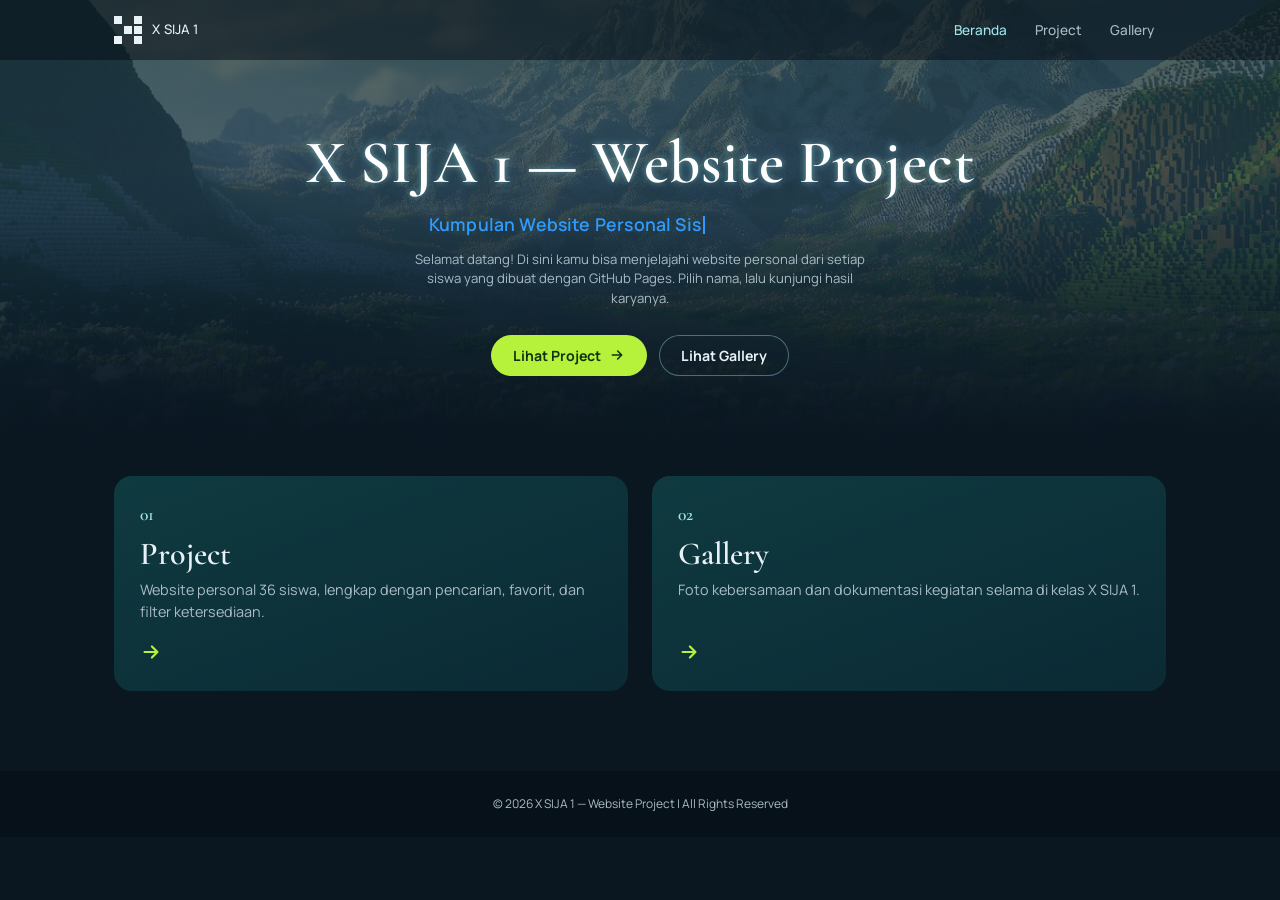
==== index.html @ a6891520 "First Commit: Project Website Kelas X SIJA 1 (unfinished)" ====
<!DOCTYPE html>
<html lang="id">
<head>
  <meta charset="UTF-8">
  <meta name="viewport" content="width=device-width, initial-scale=1">
  <title>X SIJA 1 — Website Project</title>
  <link rel="icon" type="image/x-icon" href="img/icon.png">
  <link rel="preconnect" href="https://fonts.googleapis.com">
  <link rel="preconnect" href="https://fonts.gstatic.com" crossorigin>
  <link href="https://fonts.googleapis.com/css2?family=Cormorant+Garamond:wght@500;600;700&family=Manrope:wght@400;500;700&display=swap" rel="stylesheet">
  <link rel="stylesheet" href="style.css">
</head>
<body>

  <header class="hero">
    <div class="hero-bg" id="heroBg"></div>

    <nav class="nav" aria-label="Navigasi utama">
      <div class="nav-inner">
        <span class="brand anim" style="--d:0.1">
          <span class="brand-mark" aria-hidden="true"><i></i><i></i><i></i><i></i><i></i><i></i><i></i><i></i><i></i></span>
          X SIJA 1
        </span>
        <ul class="menu">
          <li class="anim" style="--d:0.15"><a href="index.html" aria-current="page">Beranda</a></li>
          <li class="anim" style="--d:0.2"><a href="project.html">Project</a></li>
          <li class="anim" style="--d:0.25"><a href="gallery.html">Gallery</a></li>
        </ul>
      </div>
    </nav>

    <div class="hero-inner">
      <h1 class="anim" style="--d:0.3">X SIJA 1 — Website Project</h1>
      <p class="subjudul" id="subjudul">Kumpulan Website Personal Siswa Kelas X SIJA 1.</p>
      <p class="sambutan anim" style="--d:0.8">
        Selamat datang! Di sini kamu bisa menjelajahi website personal dari setiap siswa
        yang dibuat dengan GitHub Pages. Pilih nama, lalu kunjungi hasil karyanya.
      </p>
      <div class="aksi anim" style="--d:1">
        <a class="tombol" href="project.html">Lihat Project <svg viewBox="0 0 24 24" fill="none" stroke="currentColor" stroke-width="2.4" stroke-linecap="round" stroke-linejoin="round" aria-hidden="true"><path d="M5 12h14M13 6l6 6-6 6"/></svg></a>
        <a class="tombol sekunder" href="gallery.html">Lihat Gallery</a>
      </div>
    </div>
  </header>

  <main class="daftar ringkas">
    <ul class="pintasan">
      <li class="pintasan-item" style="--i:0">
        <a href="project.html">
          <span class="nomor-pintasan">01</span>
          <h2>Project</h2>
          <p>Website personal 36 siswa, lengkap dengan pencarian, favorit, dan filter ketersediaan.</p>
          <span class="panah"><svg viewBox="0 0 24 24" fill="none" stroke="currentColor" stroke-width="2.4" stroke-linecap="round" stroke-linejoin="round" aria-hidden="true"><path d="M5 12h14M13 6l6 6-6 6"/></svg></span>
        </a>
      </li>
      <li class="pintasan-item" style="--i:1">
        <a href="gallery.html">
          <span class="nomor-pintasan">02</span>
          <h2>Gallery</h2>
          <p>Foto kebersamaan dan dokumentasi kegiatan selama di kelas X SIJA 1.</p>
          <span class="panah"><svg viewBox="0 0 24 24" fill="none" stroke="currentColor" stroke-width="2.4" stroke-linecap="round" stroke-linejoin="round" aria-hidden="true"><path d="M5 12h14M13 6l6 6-6 6"/></svg></span>
        </a>
      </li>
    </ul>
  </main>

  <footer class="footer">&copy; 2026 X SIJA 1 — Website Project &#124; All Rights Reserved</footer>

  <script src="script.js" defer></script>
</body>
</html>
---- style.css ----
/* ==========================================================
   X SIJA 1 — Website Project
   Tema: gelap kebiruan + hijau teal, kartu seperti template skin
   ========================================================== */

:root {
  --bg: #0a1620;
  --bg-deep: #07111a;
  --teal-dark: #0d2f35;
  --teal: #1b5a52;
  --cyan-card: #9fe7ee;
  --cyan-card-2: #6fd0dc;
  --blue-accent: #2f9bff;
  --lime: #b6f23c;
  --lime-dark: #8fd11f;
  --text: #e8f1f5;
  --text-soft: #a9bcc6;
  --skin: #c98f63;
  --skin-dark: #a8734d;
  --hair: #3b2a1e;

  --font-display: "Cormorant Garamond", "Playfair Display", Georgia, serif;
  --font-body: "Manrope", system-ui, -apple-system, "Segoe UI", sans-serif;
}

* {
  box-sizing: border-box;
  margin: 0;
  padding: 0;
}

html {
  scroll-behavior: smooth;
  scroll-padding-top: 12px;
}

body {
  background: var(--bg);
  color: var(--text);
  font-family: var(--font-body);
  line-height: 1.5;
  min-height: 100vh;
  overflow-x: hidden;
  -webkit-font-smoothing: antialiased;
}

/* ---------- Animasi masuk ---------- */

@keyframes masuk {
  from {
    opacity: 0;
    transform: translateY(14px);
  }
  to {
    opacity: 1;
    transform: translateY(0);
  }
}

@keyframes fade {
  from { opacity: 0; }
  to { opacity: 1; }
}

.anim {
  opacity: 0;
  animation: masuk 0.9s cubic-bezier(0.22, 0.8, 0.3, 1) forwards;
  animation-delay: calc(var(--d, 0) * 1s);
}

/* ---------- Hero / header ---------- */

.hero {
  position: relative;
  min-height: 430px;
  padding-bottom: 90px;
  isolation: isolate;
}

/* foto minecraft acak + fade out ke bawah */
.hero-bg {
  position: absolute;
  inset: 0;
  z-index: -1;
  background:
    linear-gradient(180deg, #153d3a 0%, #0f3340 55%, #0a1f30 100%);
  opacity: 0;
  animation: fade 1.6s ease forwards;
}

.hero-bg::before {
  content: "";
  position: absolute;
  inset: 0;
  background-image: var(--hero-img, none);
  background-size: cover;
  background-position: center;
  opacity: 0;
  transition: opacity 1.4s ease;
  -webkit-mask-image: linear-gradient(to bottom, #000 35%, transparent 100%);
  mask-image: linear-gradient(to bottom, #000 35%, transparent 100%);
}

.hero-bg.ada-foto::before {
  opacity: 0.55;
}

/* lapisan gelap agar teks tetap terbaca + menyatu dengan isi */
.hero-bg::after {
  content: "";
  position: absolute;
  inset: 0;
  background:
    linear-gradient(180deg, rgba(8, 30, 30, 0.55) 0%, rgba(10, 22, 32, 0.35) 45%, var(--bg) 100%);
}

.nav {
  background: rgba(6, 16, 24, 0.55);
}

.nav-inner {
  max-width: 1100px;
  margin: 0 auto;
  padding: 14px 24px;
  display: flex;
  align-items: center;
  justify-content: space-between;
  gap: 16px;
}

.menu {
  list-style: none;
  display: flex;
  align-items: center;
  gap: 4px;
}

.menu a {
  display: block;
  padding: 6px 12px;
  color: var(--text-soft);
  font-size: 0.85rem;
  font-weight: 500;
  text-decoration: none;
  border-radius: 999px;
  transition: color 0.2s ease, background 0.2s ease;
}

.menu a:hover {
  color: #fff;
  background: rgba(255, 255, 255, 0.08);
}

.menu a[aria-current="page"] {
  color: var(--cyan-card);
}

.menu a:focus-visible {
  outline: 2px solid #fff;
  outline-offset: 2px;
}

.brand {
  display: inline-flex;
  align-items: center;
  gap: 10px;
  font-weight: 500;
  font-size: 0.82rem;
  letter-spacing: 0.02em;
  color: var(--text);
}

.brand-mark {
  width: 28px;
  height: 28px;
  display: grid;
  grid-template-columns: repeat(3, 1fr);
  grid-template-rows: repeat(3, 1fr);
  gap: 2px;
}

.brand-mark i {
  background: var(--text);
  display: block;
}
.brand-mark i:nth-child(2),
.brand-mark i:nth-child(4),
.brand-mark i:nth-child(8) {
  background: transparent;
}

.hero.kecil {
  min-height: 360px;
}

.hero.kecil .hero-inner {
  padding-top: 44px;
}

.hero-inner {
  max-width: 720px;
  margin: 0 auto;
  padding: 70px 24px 0;
  text-align: center;
}

.hero h1 {
  font-family: var(--font-display);
  font-weight: 600;
  font-size: clamp(2.2rem, 6vw, 3.8rem);
  line-height: 1.1;
  letter-spacing: 0.01em;
  color: #fff;
  text-shadow:
    0 0 6px rgba(159, 231, 238, 0.55),
    0 0 18px rgba(111, 208, 220, 0.35),
    0 2px 24px rgba(0, 0, 0, 0.45);
}

.hero .subjudul {
  opacity: 0;
  animation: fade 0.01s linear 0.55s forwards;
  margin-top: 14px;
  font-weight: 600;
  font-size: clamp(0.95rem, 1.6vw, 1.1rem);
  letter-spacing: 0.01em;
  color: var(--blue-accent);
}

.hero .sambutan {
  margin: 12px auto 0;
  max-width: 460px;
  font-size: 0.82rem;
  color: var(--text-soft);
}

/* ---------- Daftar siswa ---------- */

.daftar {
  max-width: 1100px;
  margin: 0 auto;
  padding: 10px 24px 130px;
}

.cari-wrap {
  display: flex;
  flex-direction: column;
  align-items: center;
  gap: 14px;
  margin-bottom: 40px;
}

.cari {
  display: flex;
  align-items: center;
  gap: 10px;
  width: min(100%, 420px);
  padding: 0 16px;
  background: rgba(255, 255, 255, 0.06);
  border: 1px solid rgba(159, 231, 238, 0.25);
  border-radius: 999px;
  color: var(--text-soft);
  transition: border-color 0.2s ease, background 0.2s ease;
}

.cari:focus-within {
  border-color: var(--cyan-card);
  background: rgba(255, 255, 255, 0.1);
}

.cari svg {
  width: 18px;
  height: 18px;
  flex: none;
}

.cari input {
  flex: 1;
  min-width: 0;
  padding: 12px 0;
  background: none;
  border: 0;
  outline: 0;
  color: var(--text);
  font: inherit;
  font-size: 0.9rem;
}

.cari input::placeholder {
  color: var(--text-soft);
}

.penanda {
  display: flex;
  justify-content: center;
  align-items: center;
  gap: 12px;
  font-family: var(--font-display);
  font-size: 1.5rem;
  font-weight: 600;
  color: var(--text);
}

.penanda span {
  color: var(--text-soft);
  font-family: var(--font-body);
  font-size: 0.8rem;
}

.grid {
  list-style: none;
  display: grid;
  grid-template-columns: repeat(4, minmax(0, 1fr));
  gap: 26px 28px;
  justify-content: center;
}

.card {
  position: relative;
  display: flex;
  flex-direction: column;
  background: var(--teal-dark);
  border-radius: 18px;
  overflow: hidden;
  /* "backwards": animasi tidak mengunci transform setelah selesai, jadi efek hover tetap jalan */
  animation: masuk 0.55s cubic-bezier(0.22, 0.8, 0.3, 1) backwards;
  animation-delay: calc(0.7s + var(--i, 0) * 0.03s);
  transition: transform 0.25s ease, box-shadow 0.25s ease;
}

.card:hover,
.card:focus-within {
  transform: scale(1.05);
  box-shadow: 0 12px 28px rgba(0, 0, 0, 0.5);
  z-index: 1;
}

.card[hidden] {
  display: none;
}

.card-top {
  position: relative;
  height: 96px;
  display: grid;
  place-items: center;
  background: var(--cyan-card);
}

/* nomor absen */
.absen {
  position: absolute;
  top: 6px;
  left: 6px;
  font-family: var(--font-display);
  font-size: 0.95rem;
  font-weight: 700;
  color: #0d2f35;
  background: rgba(255, 255, 255, 0.7);
  padding: 2px 8px;
  border-radius: 8px;
}

/* kepala blok sederhana (murni CSS) */
.kepala {
  width: 44px;
  height: 44px;
  background:
    linear-gradient(var(--hair) 0 30%, transparent 30%),
    var(--skin);
  position: relative;
  border-radius: 8px;
}

.kepala::before,
.kepala::after {
  content: "";
  position: absolute;
  top: 52%;
  width: 7px;
  height: 7px;
  background: #1c2b3a;
}
.kepala::before { left: 9px; }
.kepala::after { right: 9px; }

.info {
  padding: 14px 14px 16px;
  display: flex;
  flex-direction: column;
  gap: 12px;
  background: linear-gradient(180deg, #0f3a40 0%, #0b2a34 100%);
  flex: 1;
}

.nama {
  font-size: 0.9rem;
  font-weight: 700;
  text-align: center;
  color: var(--text);
  overflow-wrap: anywhere;
}

.btn {
  display: inline-flex;
  justify-content: center;
  align-items: center;
  gap: 6px;
  margin-top: auto;
  padding: 7px 12px;
  background: var(--lime);
  color: #10320f;
  font-size: 0.7rem;
  font-weight: 700;
  text-decoration: none;
  border-radius: 999px;
  transition: background 0.25s ease, color 0.25s ease, box-shadow 0.25s ease, transform 0.2s ease;
}

.btn:hover {
  background: var(--cyan-card);
  color: #0d2f35;
  box-shadow: 0 0 14px rgba(159, 231, 238, 0.55);
  transform: scale(1.03);
}

.btn.nonaktif,
.btn.nonaktif:hover {
  background: rgba(255, 255, 255, 0.12);
  color: var(--text-soft);
  box-shadow: none;
  transform: none;
  cursor: default;
}

.btn:focus-visible {
  outline: 3px solid #fff;
  outline-offset: 2px;
}

.btn svg {
  width: 11px;
  height: 11px;
}

/* ===== Sistem Proteksi & Blur Halaman Project ===== */
.lock-overlay {
  position: fixed;
  inset: 0;
  z-index: 9999;
  background: rgba(10, 22, 32, 0.88);
  backdrop-filter: blur(8px);
  -webkit-backdrop-filter: blur(14px);
  display: flex;
  justify-content: center;
  align-items: center;
  padding: 20px;
  opacity: 1;
  visibility: visible;
  transition: opacity 0.3s ease, visibility 0.3s ease;
}

.lock-overlay.hidden {
  opacity: 0;
  visibility: hidden;
  pointer-events: none;
}

.lock-card {
  background: var(--teal-dark, #0d2f35);
  border: 1px solid rgba(159, 231, 238, 0.3);
  border-radius: 20px;
  padding: 32px;
  max-width: 440px;
  width: 100%;
  text-align: center;
  box-shadow: 0 20px 40px rgba(0, 0, 0, 0.6);
  animation: masuk 0.4s cubic-bezier(0.22, 0.8, 0.3, 1);
}

.lock-card h2 {
  font-family: var(--font-display, serif);
  font-size: 1.5rem;
  color: #fff;
  margin-bottom: 12px;
}

.lock-card p {
  font-size: 0.88rem;
  color: var(--text-soft, #a9bcc6);
  line-height: 1.6;
  margin-bottom: 22px;
}

.lock-input-group {
  display: flex;
  flex-direction: column;
  gap: 12px;
}

.lock-input-group input {
  width: 100%;
  padding: 12px 16px;
  background: rgba(255, 255, 255, 0.07);
  border: 1px solid rgba(159, 231, 238, 0.3);
  border-radius: 12px;
  color: #fff;
  font-size: 0.95rem;
  text-align: center;
  outline: none;
  transition: border-color 0.2s;
}

.lock-input-group input:focus {
  border-color: var(--cyan-card, #9fe7ee);
}

.lock-input-group button {
  padding: 12px;
  background: var(--lime, #b6f23c);
  color: #10320f;
  border: none;
  border-radius: 12px;
  font-weight: 700;
  font-size: 0.9rem;
  cursor: pointer;
  transition: background 0.2s, transform 0.1s;
}

.lock-input-group button:hover {
  background: var(--cyan-card, #9fe7ee);
}

.lock-error {
  color: #ff4d6d;
  font-size: 0.8rem;
  min-height: 1.2em;
}

/* ---------- Efek ketik subjudul ---------- */

.subjudul .belum {
  visibility: hidden;
}

.subjudul .sudah::after {
  content: "";
  display: inline-block;
  width: 2px;
  height: 1em;
  margin-left: 2px;
  vertical-align: -0.15em;
  background: currentColor;
  animation: kedip 0.7s steps(1) infinite;
}

.subjudul.selesai .sudah::after {
  display: none;
}

@keyframes kedip {
  50% { opacity: 0; }
}

/* ---------- Tombol favorit ---------- */

.baris-info {
  display: flex;
  flex-wrap: wrap;
  justify-content: center;
  align-items: center;
  gap: 10px 16px;
}

.filter-fav {
  display: inline-flex;
  align-items: center;
  gap: 6px;
  padding: 6px 14px;
  background: transparent;
  color: var(--text-soft);
  border: 1px solid rgba(159, 231, 238, 0.25);
  border-radius: 999px;
  font: inherit;
  font-size: 0.78rem;
  font-weight: 500;
  transition: background 0.2s ease, color 0.2s ease, border-color 0.2s ease;
}

.filter-fav svg {
  width: 14px;
  height: 14px;
  fill: none;
  stroke: currentColor;
  stroke-width: 2;
}

.filter-fav:hover {
  border-color: var(--cyan-card);
  color: var(--text);
}

.filter-fav[aria-pressed="true"] {
  background: rgba(255, 77, 109, 0.16);
  border-color: #ff4d6d;
  color: #ff8fa3;
}

.filter-fav[aria-pressed="true"] svg {
  fill: currentColor;
  stroke: currentColor;
}

.favorit {
  position: absolute;
  top: 6px;
  right: 6px;
  width: 30px;
  height: 30px;
  display: grid;
  place-items: center;
  padding: 0;
  background: rgba(255, 255, 255, 0.7);
  color: #0d2f35;
  border: 0;
  border-radius: 50%;
  transition: background 0.2s ease, color 0.2s ease;
}

.favorit svg {
  width: 16px;
  height: 16px;
  fill: none;
  stroke: currentColor;
  stroke-width: 2;
  stroke-linejoin: round;
}

.favorit:hover {
  background: #fff;
}

.favorit[aria-pressed="true"] {
  background: #fff;
  color: #ff4d6d;
  animation: denyut 0.3s ease;
}

.favorit[aria-pressed="true"] svg {
  fill: currentColor;
}

.favorit:focus-visible,
.filter-fav:focus-visible,
.ke-atas:focus-visible {
  outline: 3px solid #fff;
  outline-offset: 2px;
}

@keyframes denyut {
  50% { transform: scale(1.25); }
}

/* ---------- Tombol kembali ke atas ---------- */

.ke-atas {
  position: fixed;
  left: calc(100% - 64px);
  bottom: max(18px, env(safe-area-inset-bottom));
  z-index: 50;
  width: 46px;
  height: 46px;
  display: flex;
  justify-content: center;
  align-items: center;
  gap: 0;
  padding: 0;
  overflow: hidden;
  background: var(--cyan-card);
  color: #0d2f35;
  border: 0;
  border-radius: 999px;
  font: inherit;
  font-size: 0.9rem;
  font-weight: 700;
  box-shadow: 0 6px 18px rgba(0, 0, 0, 0.4);
  opacity: 0;
  visibility: hidden;
  transform: translateY(12px);
  transition:
    left 0.4s cubic-bezier(0.22, 0.8, 0.3, 1),
    bottom 0.4s cubic-bezier(0.22, 0.8, 0.3, 1),
    width 0.4s cubic-bezier(0.22, 0.8, 0.3, 1),
    height 0.4s cubic-bezier(0.22, 0.8, 0.3, 1),
    gap 0.4s ease,
    opacity 0.25s ease,
    transform 0.4s cubic-bezier(0.22, 0.8, 0.3, 1),
    visibility 0.25s;
}

.ke-atas.tampil {
  opacity: 1;
  visibility: visible;
  transform: translateY(0);
}

.ke-atas .label {
  max-width: 0;
  opacity: 0;
  white-space: nowrap;
  transition: max-width 0.4s ease, opacity 0.3s ease;
}

/* di dasar halaman: pindah ke tengah, melebar menjadi oval, dan muncul tulisan */
.ke-atas.tampil.dasar {
  left: 50%;
  bottom: 72px;
  width: 200px;
  height: 52px;
  gap: 10px;
  transform: translateX(-50%);
}

.ke-atas.dasar .label {
  max-width: 130px;
  opacity: 1;
}

.ke-atas:hover {
  background: #fff;
}

.ke-atas svg {
  width: 20px;
  height: 20px;
  flex: none;
}

/* ---------- Beranda ---------- */

.aksi {
  display: flex;
  flex-wrap: wrap;
  justify-content: center;
  gap: 12px;
  margin-top: 26px;
}

.tombol {
  display: inline-flex;
  align-items: center;
  gap: 8px;
  padding: 10px 22px;
  background: var(--lime);
  color: #10320f;
  font-size: 0.88rem;
  font-weight: 700;
  text-decoration: none;
  border-radius: 999px;
  transition: background 0.25s ease, color 0.25s ease, transform 0.2s ease;
}

.tombol svg {
  width: 16px;
  height: 16px;
}

.tombol:hover {
  background: var(--cyan-card);
  color: #0d2f35;
  transform: scale(1.03);
}

.tombol.sekunder {
  background: transparent;
  color: var(--text);
  box-shadow: inset 0 0 0 1px rgba(159, 231, 238, 0.4);
}

.tombol.sekunder:hover {
  background: rgba(159, 231, 238, 0.14);
  color: #fff;
}

.tombol:focus-visible,
.pintasan-item a:focus-visible {
  outline: 3px solid #fff;
  outline-offset: 2px;
}

.daftar.ringkas {
  padding-bottom: 80px;
}

.pintasan {
  list-style: none;
  display: grid;
  grid-template-columns: repeat(2, minmax(0, 1fr));
  gap: 24px;
}

.pintasan-item {
  border-radius: 18px;
  background: linear-gradient(160deg, #0f3a40 0%, #0b2a34 100%);
  animation: masuk 0.55s cubic-bezier(0.22, 0.8, 0.3, 1) backwards;
  animation-delay: calc(1.1s + var(--i, 0) * 0.12s);
  transition: transform 0.25s ease, box-shadow 0.25s ease;
}

.pintasan-item:hover,
.pintasan-item:focus-within {
  transform: scale(1.03);
  box-shadow: 0 12px 28px rgba(0, 0, 0, 0.5);
}

.pintasan-item a {
  display: flex;
  flex-direction: column;
  gap: 8px;
  height: 100%;
  padding: 26px 26px 22px;
  border-radius: 18px;
  color: var(--text);
  text-decoration: none;
}

.nomor-pintasan {
  font-family: var(--font-display);
  font-size: 1.1rem;
  font-weight: 600;
  color: var(--cyan-card);
}

.pintasan-item h2 {
  font-family: var(--font-display);
  font-size: 2rem;
  font-weight: 600;
  line-height: 1.1;
}

.pintasan-item p {
  font-size: 0.9rem;
  color: var(--text-soft);
}

.panah {
  margin-top: auto;
  padding-top: 10px;
  color: var(--lime);
}

.panah svg {
  width: 22px;
  height: 22px;
  transition: transform 0.25s ease;
}

.pintasan-item:hover .panah svg {
  transform: translateX(6px);
}

/* ---------- Filter ketersediaan ---------- */

.segmen {
  display: inline-flex;
  flex-wrap: wrap;
  justify-content: center;
  gap: 4px;
  padding: 4px;
  background: rgba(255, 255, 255, 0.06);
  border: 1px solid rgba(159, 231, 238, 0.2);
  border-radius: 999px;
}

.seg {
  display: inline-flex;
  align-items: center;
  gap: 7px;
  padding: 6px 14px;
  background: transparent;
  color: var(--text-soft);
  border: 0;
  border-radius: 999px;
  font: inherit;
  font-size: 0.78rem;
  font-weight: 600;
  transition: background 0.2s ease, color 0.2s ease;
}

.seg span {
  min-width: 20px;
  padding: 1px 6px;
  background: rgba(255, 255, 255, 0.12);
  border-radius: 999px;
  font-size: 0.7rem;
  text-align: center;
}

.seg:hover {
  color: var(--text);
}

.seg[aria-pressed="true"] {
  background: var(--cyan-card);
  color: #0d2f35;
}

.seg[aria-pressed="true"] span {
  background: rgba(13, 47, 53, 0.15);
}

.seg:focus-visible {
  outline: 3px solid #fff;
  outline-offset: 2px;
}

/* ---------- Gallery ---------- */

.grid-galeri {
  display: grid;
  grid-template-columns: repeat(3, minmax(0, 1fr));
  gap: 22px;
}

.foto {
  position: relative;
  aspect-ratio: 4 / 3;
  overflow: hidden;
  border-radius: 18px;
  background: linear-gradient(135deg, #12414a 0%, #0c2a36 100%);
  animation: masuk 0.55s cubic-bezier(0.22, 0.8, 0.3, 1) backwards;
  animation-delay: calc(0.7s + var(--i, 0) * 0.04s);
  transition: transform 0.25s ease, box-shadow 0.25s ease;
}

.foto:hover {
  transform: scale(1.04);
  box-shadow: 0 12px 28px rgba(0, 0, 0, 0.5);
  z-index: 1;
}

/* tulisan placeholder: terlihat jika foto belum ada */
.foto .ph {
  position: absolute;
  inset: 0;
  display: grid;
  place-items: center;
  font-family: var(--font-display);
  font-size: 1.3rem;
  color: rgba(159, 231, 238, 0.55);
}

.foto img {
  position: absolute;
  inset: 0;
  width: 100%;
  height: 100%;
  object-fit: cover;
}

.kosong {
  margin-top: 8px;
  text-align: center;
  color: var(--text-soft);
  font-size: 0.95rem;
}

.footer {
  text-align: center;
  padding: 24px;
  font-size: 0.75rem;
  color: var(--text-soft);
  background: var(--bg-deep);
}

/* ---------- Responsif ---------- */

@media (max-width: 960px) {
  .grid { grid-template-columns: repeat(3, minmax(0, 1fr)); }
  .grid-galeri { grid-template-columns: repeat(2, minmax(0, 1fr)); }
}

@media (max-width: 700px) {
  .pintasan { grid-template-columns: 1fr; }
  .grid { grid-template-columns: repeat(2, minmax(0, 1fr)); gap: 18px; }
  .hero-inner { padding-top: 48px; }
}

@media (max-width: 480px) {
  .menu a { padding: 6px 9px; font-size: 0.8rem; }
  .grid-galeri { gap: 12px; }
}

@media (max-width: 420px) {
  .seg { padding: 6px 10px; }
  .daftar { padding-inline: 14px; }
  .grid { gap: 12px; }
}

@media (prefers-reduced-motion: reduce) {
  html { scroll-behavior: auto; }
  .foto,
  .pintasan-item { animation: none; }
  .pintasan-item:hover { transform: none; }
  .foto:hover { transform: none; }
  .ke-atas,
  .ke-atas .label { transition: none; }
  .anim,
  .hero .subjudul,
  .card,
  .hero-bg {
    animation: none;
    opacity: 1;
  }
  .card:hover,
  .card:focus-within { transform: none; }
}
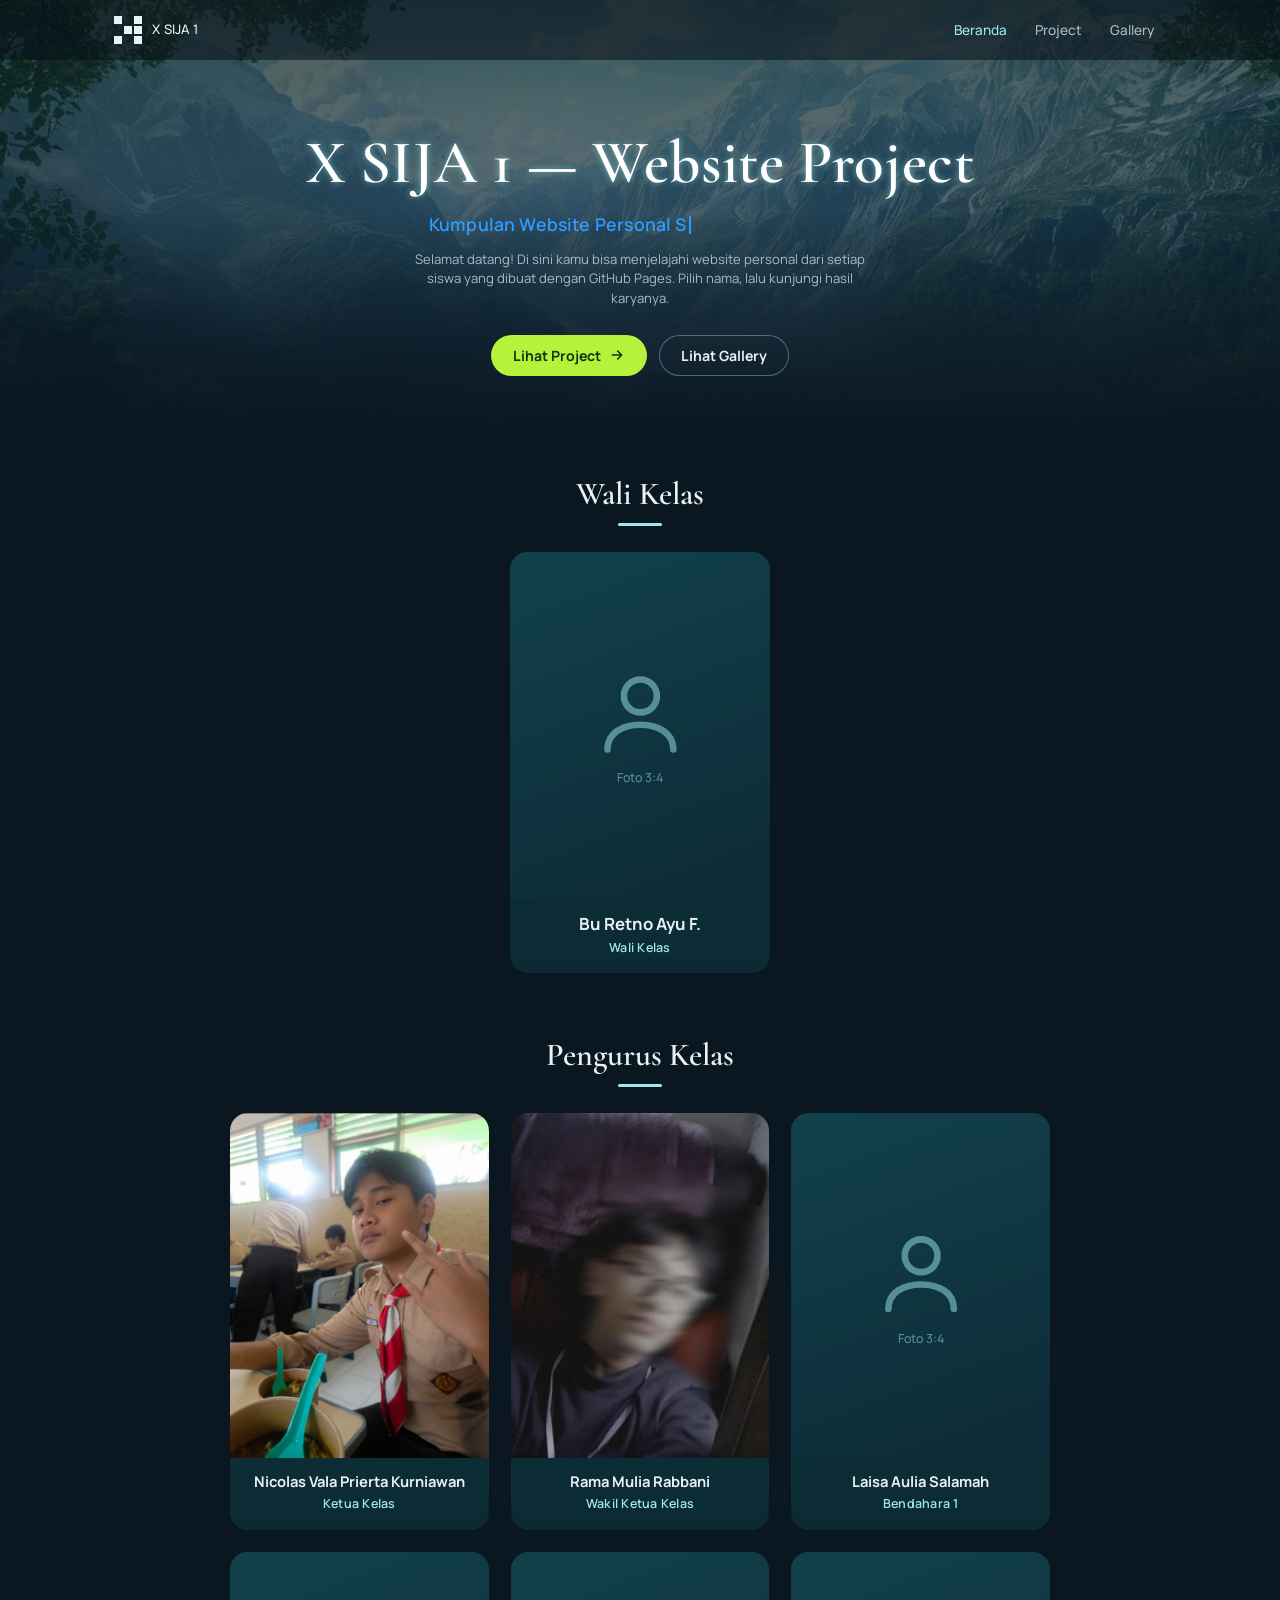
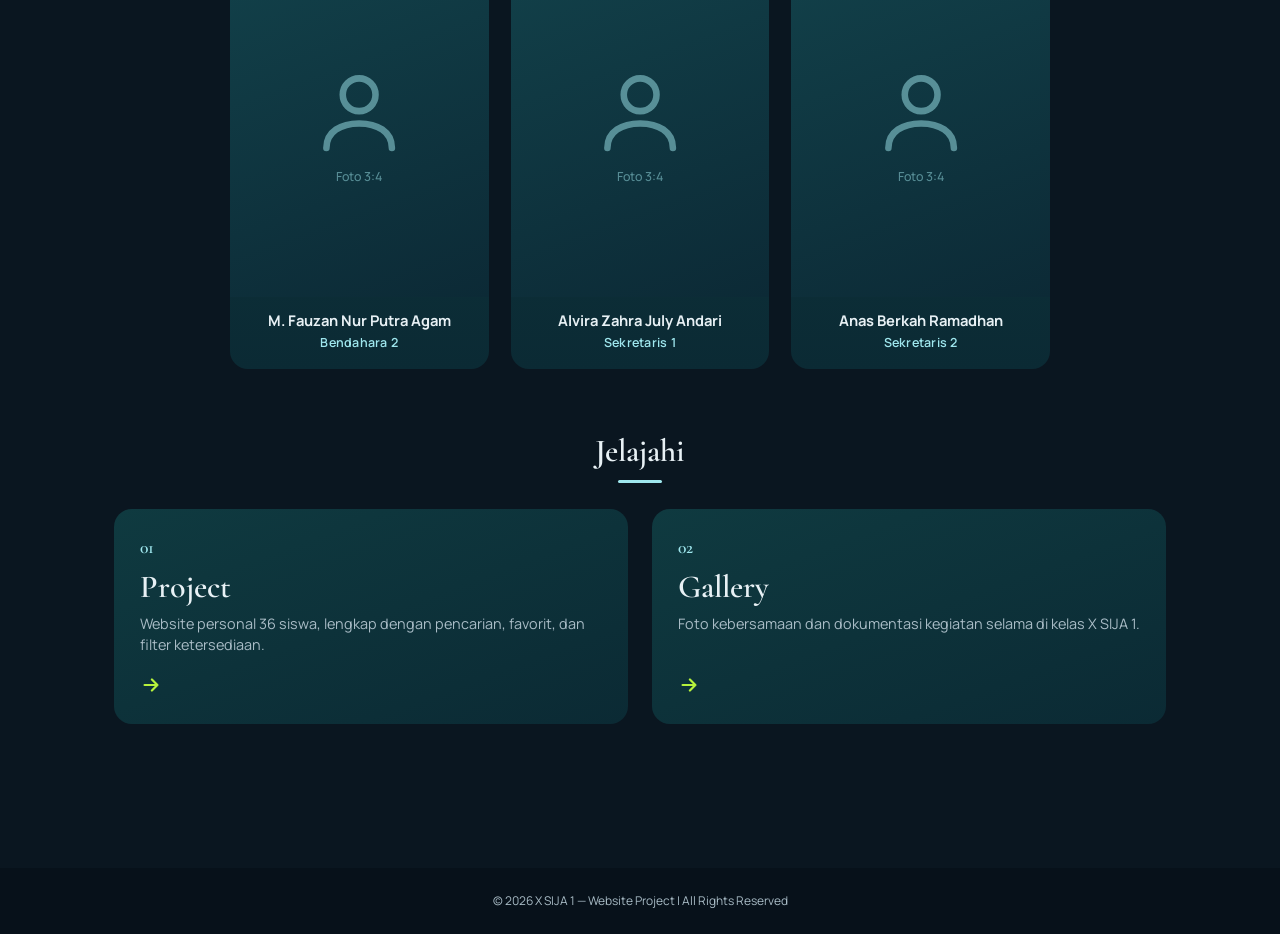
==== commit a75b35d9: "update foto pengurus" ====
--- a/index.html
+++ b/index.html
@@ -44,6 +44,90 @@
   </header>
 
   <main class="daftar ringkas">
+    <section class="blok" aria-labelledby="judul-wali">
+      <h2 class="judul-blok anim" id="judul-wali" style="--d:1">Wali Kelas</h2>
+      <div class="profil-tunggal">
+        <article class="profil besar" style="--d:1.1">
+          <div class="foto-profil">
+            <span class="ph"><svg viewBox="0 0 24 24" fill="none" stroke="currentColor" stroke-width="1.6" stroke-linecap="round" aria-hidden="true"><circle cx="12" cy="8" r="4"/><path d="M4 21c0-4 3.6-6 8-6s8 2 8 6"/></svg><span>Foto 3:4</span></span>
+            <img src="img/pengurus/wali-kelas.jpg" alt="Foto Bu Retno Ayu F." loading="lazy" onerror="this.remove()">
+          </div>
+          <div class="keterangan">
+            <h3 class="nama-profil">Bu Retno Ayu F.</h3>
+            <p class="peran">Wali Kelas</p>
+          </div>
+        </article>
+      </div>
+    </section>
+
+    <section class="blok" aria-labelledby="judul-pengurus">
+      <h2 class="judul-blok anim" id="judul-pengurus" style="--d:1.15">Pengurus Kelas</h2>
+      <div class="pengurus-grid">
+        <article class="profil" style="--d:1.2">
+          <div class="foto-profil">
+            <span class="ph"><svg viewBox="0 0 24 24" fill="none" stroke="currentColor" stroke-width="1.6" stroke-linecap="round" aria-hidden="true"><circle cx="12" cy="8" r="4"/><path d="M4 21c0-4 3.6-6 8-6s8 2 8 6"/></svg><span>Foto 3:4</span></span>
+            <img src="img/pengurus/Ketua Kelas.jpg" alt="Foto Nicolas Vala Prierta Kurniawan" loading="lazy" onerror="this.remove()">
+          </div>
+          <div class="keterangan">
+            <h3 class="nama-profil">Nicolas Vala Prierta Kurniawan</h3>
+            <p class="peran">Ketua Kelas</p>
+          </div>
+        </article>
+        <article class="profil" style="--d:1.28">
+          <div class="foto-profil">
+            <span class="ph"><svg viewBox="0 0 24 24" fill="none" stroke="currentColor" stroke-width="1.6" stroke-linecap="round" aria-hidden="true"><circle cx="12" cy="8" r="4"/><path d="M4 21c0-4 3.6-6 8-6s8 2 8 6"/></svg><span>Foto 3:4</span></span>
+            <img src="img/pengurus/Wakil Ketua.jpg" alt="Foto Rama Mulia Rabbani" loading="lazy" onerror="this.remove()">
+          </div>
+          <div class="keterangan">
+            <h3 class="nama-profil">Rama Mulia Rabbani</h3>
+            <p class="peran">Wakil Ketua Kelas</p>
+          </div>
+        </article>
+        <article class="profil" style="--d:1.36">
+          <div class="foto-profil">
+            <span class="ph"><svg viewBox="0 0 24 24" fill="none" stroke="currentColor" stroke-width="1.6" stroke-linecap="round" aria-hidden="true"><circle cx="12" cy="8" r="4"/><path d="M4 21c0-4 3.6-6 8-6s8 2 8 6"/></svg><span>Foto 3:4</span></span>
+            <img src="img/pengurus/bendahara-1.jpg" alt="Foto Laisa Aulia Salamah" loading="lazy" onerror="this.remove()">
+          </div>
+          <div class="keterangan">
+            <h3 class="nama-profil">Laisa Aulia Salamah</h3>
+            <p class="peran">Bendahara 1</p>
+          </div>
+        </article>
+        <article class="profil" style="--d:1.44">
+          <div class="foto-profil">
+            <span class="ph"><svg viewBox="0 0 24 24" fill="none" stroke="currentColor" stroke-width="1.6" stroke-linecap="round" aria-hidden="true"><circle cx="12" cy="8" r="4"/><path d="M4 21c0-4 3.6-6 8-6s8 2 8 6"/></svg><span>Foto 3:4</span></span>
+            <img src="img/pengurus/bendahara-2.jpg" alt="Foto M. Fauzan Nur Putra Agam" loading="lazy" onerror="this.remove()">
+          </div>
+          <div class="keterangan">
+            <h3 class="nama-profil">M. Fauzan Nur Putra Agam</h3>
+            <p class="peran">Bendahara 2</p>
+          </div>
+        </article>
+        <article class="profil" style="--d:1.52">
+          <div class="foto-profil">
+            <span class="ph"><svg viewBox="0 0 24 24" fill="none" stroke="currentColor" stroke-width="1.6" stroke-linecap="round" aria-hidden="true"><circle cx="12" cy="8" r="4"/><path d="M4 21c0-4 3.6-6 8-6s8 2 8 6"/></svg><span>Foto 3:4</span></span>
+            <img src="img/pengurus/sekretaris-1.jpg" alt="Foto Alvira Zahra July Andari" loading="lazy" onerror="this.remove()">
+          </div>
+          <div class="keterangan">
+            <h3 class="nama-profil">Alvira Zahra July Andari</h3>
+            <p class="peran">Sekretaris 1</p>
+          </div>
+        </article>
+        <article class="profil" style="--d:1.6">
+          <div class="foto-profil">
+            <span class="ph"><svg viewBox="0 0 24 24" fill="none" stroke="currentColor" stroke-width="1.6" stroke-linecap="round" aria-hidden="true"><circle cx="12" cy="8" r="4"/><path d="M4 21c0-4 3.6-6 8-6s8 2 8 6"/></svg><span>Foto 3:4</span></span>
+            <img src="img/pengurus/sekretaris-2.jpg" alt="Foto Anas Berkah Ramadhan" loading="lazy" onerror="this.remove()">
+          </div>
+          <div class="keterangan">
+            <h3 class="nama-profil">Anas Berkah Ramadhan</h3>
+            <p class="peran">Sekretaris 2</p>
+          </div>
+        </article>
+      </div>
+    </section>
+
+    <section class="blok" aria-labelledby="judul-jelajah">
+      <h2 class="judul-blok anim" id="judul-jelajah" style="--d:1.6">Jelajahi</h2>
     <ul class="pintasan">
       <li class="pintasan-item" style="--i:0">
         <a href="project.html">
@@ -62,6 +146,7 @@
         </a>
       </li>
     </ul>
+    </section>
   </main>
 
   <footer class="footer">&copy; 2026 X SIJA 1 — Website Project &#124; All Rights Reserved</footer>
--- a/style.css
+++ b/style.css
@@ -859,6 +859,120 @@
   transform: translateX(6px);
 }
 
+/* ---------- Wali kelas & pengurus ---------- */
+
+.blok {
+  margin-bottom: 64px;
+}
+
+.judul-blok {
+  margin-bottom: 26px;
+  font-family: var(--font-display);
+  font-size: 2rem;
+  font-weight: 600;
+  line-height: 1.1;
+  text-align: center;
+  color: var(--text);
+}
+
+.judul-blok::after {
+  content: "";
+  display: block;
+  width: 44px;
+  height: 3px;
+  margin: 12px auto 0;
+  background: var(--cyan-card);
+  border-radius: 999px;
+}
+
+.profil-tunggal {
+  display: flex;
+  justify-content: center;
+}
+
+.pengurus-grid {
+  max-width: 820px;
+  margin: 0 auto;
+  display: grid;
+  grid-template-columns: repeat(3, minmax(0, 1fr));
+  gap: 22px;
+}
+
+.profil {
+  overflow: hidden;
+  text-align: center;
+  background: linear-gradient(180deg, #0f3a40 0%, #0b2a34 100%);
+  border-radius: 18px;
+  animation: masuk 0.55s cubic-bezier(0.22, 0.8, 0.3, 1) backwards;
+  animation-delay: calc(var(--d, 1) * 1s);
+  transition: transform 0.25s ease, box-shadow 0.25s ease;
+}
+
+.profil:hover {
+  transform: scale(1.03);
+  box-shadow: 0 12px 28px rgba(0, 0, 0, 0.5);
+}
+
+.profil.besar {
+  width: min(100%, 260px);
+}
+
+.foto-profil {
+  position: relative;
+  aspect-ratio: 3 / 4;
+  background: linear-gradient(160deg, #12414a 0%, #0c2a36 100%);
+}
+
+/* placeholder: terlihat jika foto belum ada */
+.foto-profil .ph {
+  position: absolute;
+  inset: 0;
+  display: flex;
+  flex-direction: column;
+  align-items: center;
+  justify-content: center;
+  gap: 8px;
+  color: rgba(159, 231, 238, 0.5);
+  font-size: 0.78rem;
+  font-weight: 500;
+}
+
+.foto-profil .ph svg {
+  width: 38%;
+  height: auto;
+}
+
+.foto-profil img {
+  position: absolute;
+  inset: 0;
+  width: 100%;
+  height: 100%;
+  object-fit: cover;
+}
+
+.keterangan {
+  padding: 14px 12px 16px;
+}
+
+.nama-profil {
+  font-size: 0.92rem;
+  font-weight: 700;
+  line-height: 1.3;
+  color: var(--text);
+}
+
+.profil.besar .nama-profil {
+  font-size: 1.05rem;
+}
+
+.peran {
+  margin-top: 4px;
+  font-size: 0.78rem;
+  font-weight: 600;
+  letter-spacing: 0.02em;
+  color: var(--cyan-card);
+}
+
 /* ---------- Filter ketersediaan ---------- */
 
 .segmen {
@@ -981,6 +1095,8 @@
 }
 
 @media (max-width: 700px) {
+  .pengurus-grid { grid-template-columns: repeat(2, minmax(0, 1fr)); gap: 14px; }
+  .blok { margin-bottom: 48px; }
   .pintasan { grid-template-columns: 1fr; }
   .grid { grid-template-columns: repeat(2, minmax(0, 1fr)); gap: 18px; }
   .hero-inner { padding-top: 48px; }
@@ -1000,8 +1116,10 @@
 @media (prefers-reduced-motion: reduce) {
   html { scroll-behavior: auto; }
   .foto,
+  .profil,
   .pintasan-item { animation: none; }
-  .pintasan-item:hover { transform: none; }
+  .pintasan-item:hover,
+  .profil:hover { transform: none; }
   .foto:hover { transform: none; }
   .ke-atas,
   .ke-atas .label { transition: none; }
